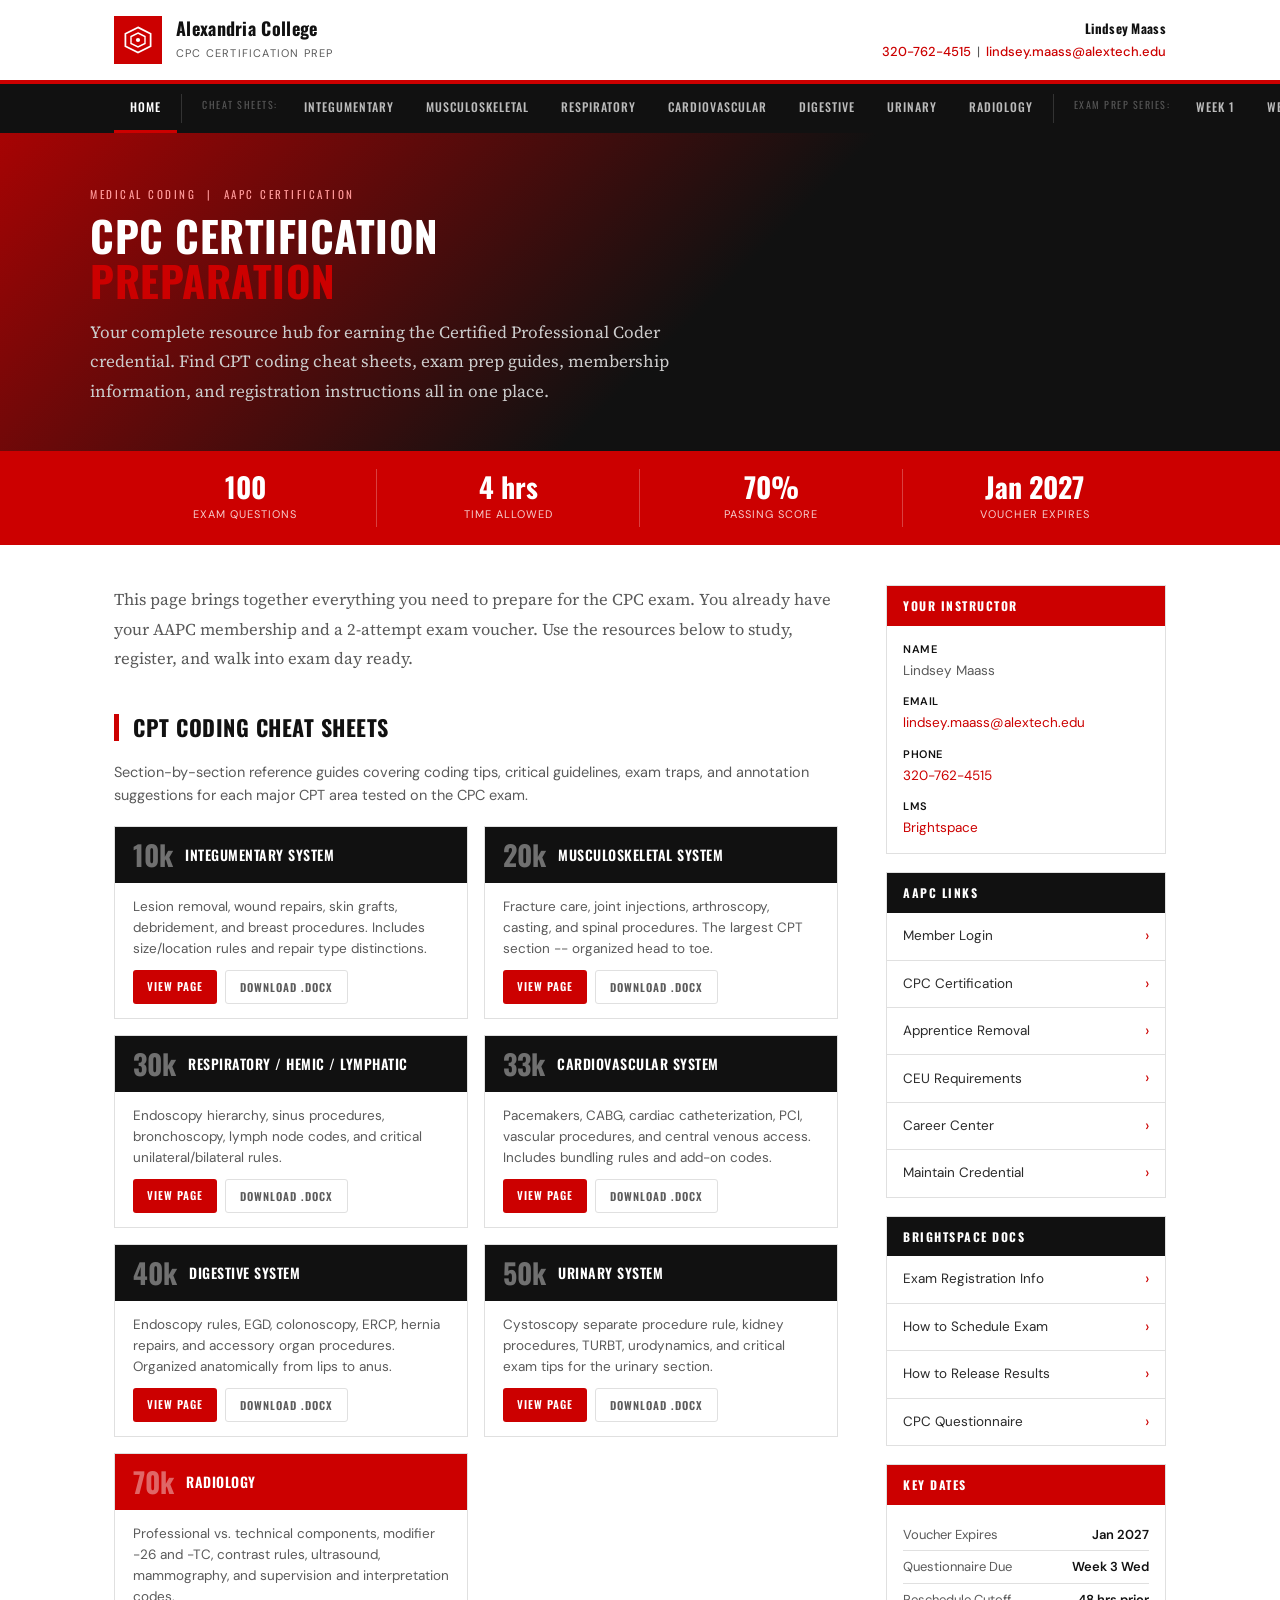
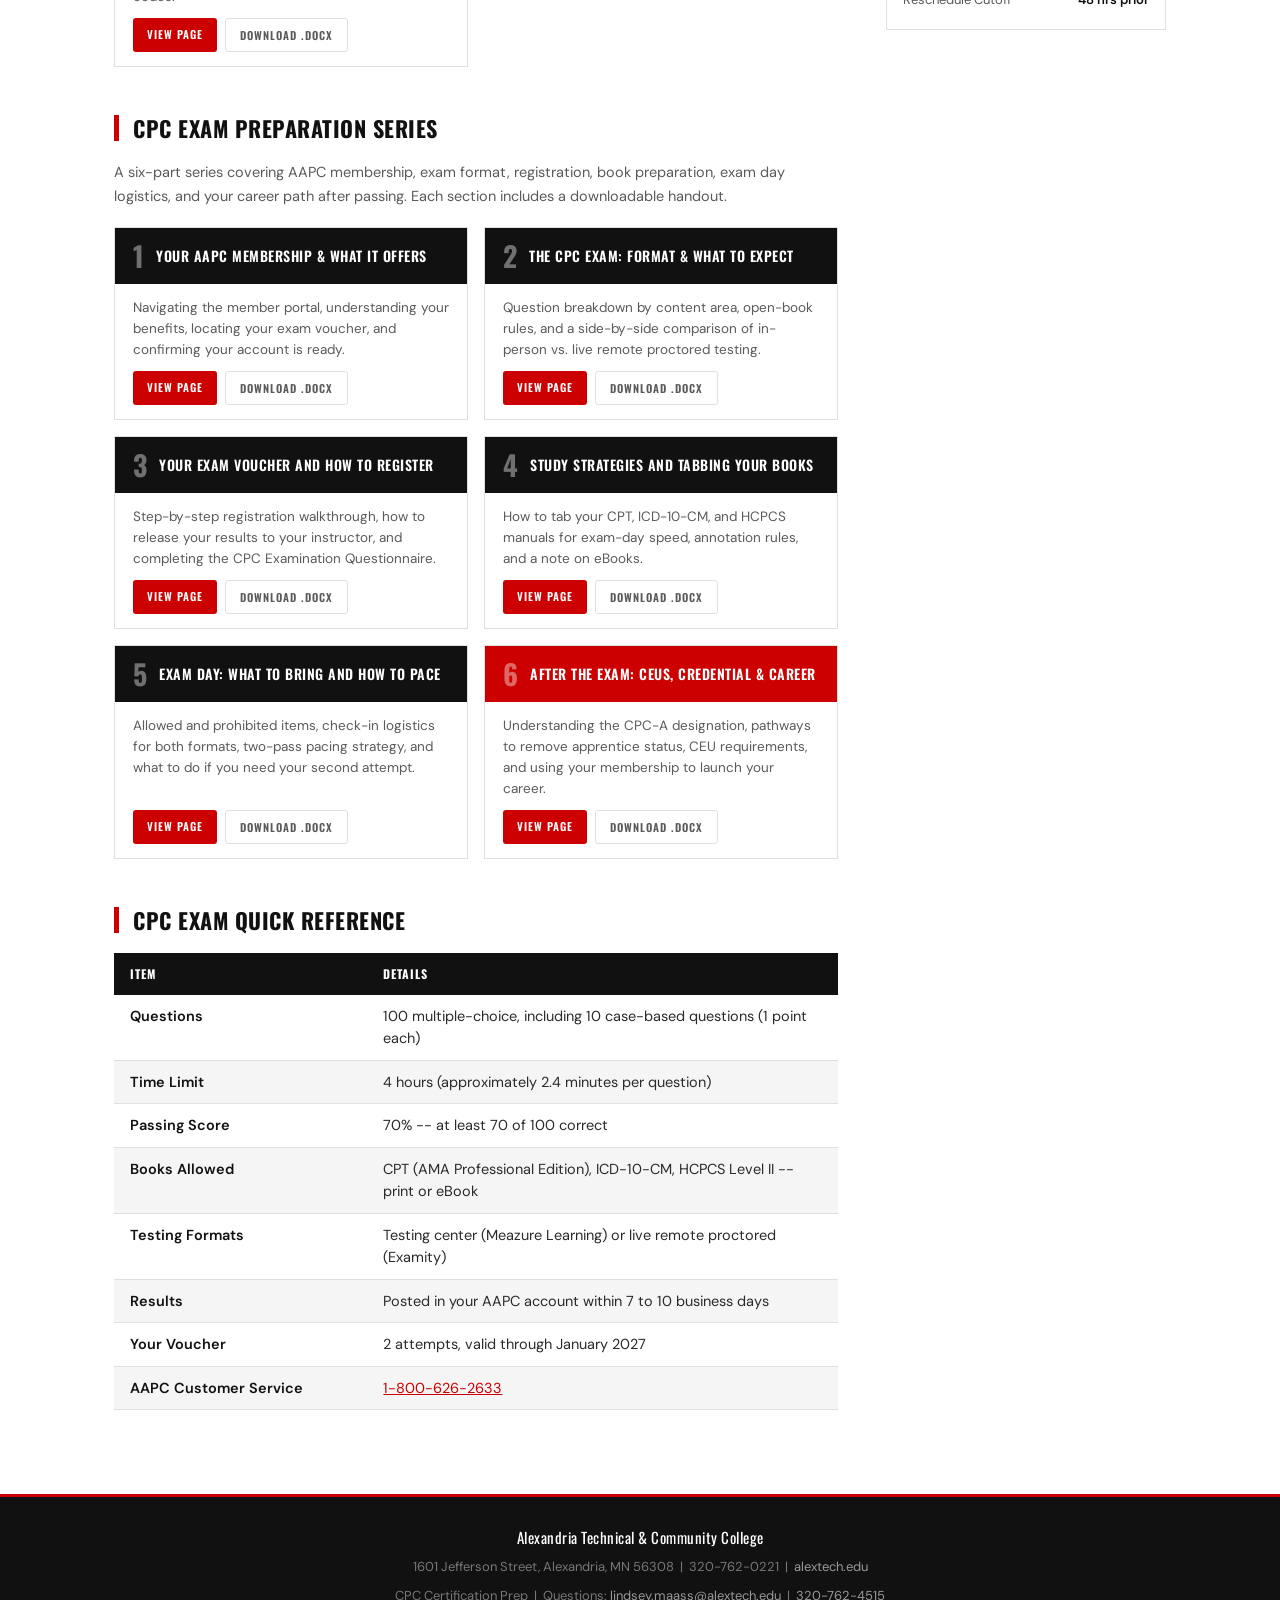
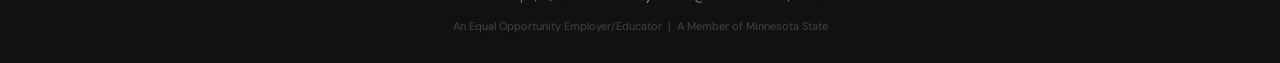
==== index.html @ 25bd43da "Add files via upload" ====
<!DOCTYPE html>
<html lang="en">
<head>
<meta charset="UTF-8">
<meta name="viewport" content="width=device-width, initial-scale=1.0">
<title>CPC Certification Preparation | Alexandria College</title>
<link rel="stylesheet" href="style.css">
</head>
<body>

<header class="site-header" id="site-header"></header>
<nav class="site-nav" id="site-nav"></nav>

<div class="page-hero">
  <div class="inner">
    <div class="eyebrow">Medical Coding &nbsp;|&nbsp; AAPC Certification</div>
    <h1>CPC Certification<br><em>Preparation</em></h1>
    <p class="hero-desc">Your complete resource hub for earning the Certified Professional Coder credential. Find CPT coding cheat sheets, exam prep guides, membership information, and registration instructions all in one place.</p>
  </div>
</div>

<div class="stats-row">
  <div class="inner">
    <div class="stat"><span class="stat-n">100</span><span class="stat-l">Exam Questions</span></div>
    <div class="stat"><span class="stat-n">4 hrs</span><span class="stat-l">Time Allowed</span></div>
    <div class="stat"><span class="stat-n">70%</span><span class="stat-l">Passing Score</span></div>
    <div class="stat"><span class="stat-n">Jan 2027</span><span class="stat-l">Voucher Expires</span></div>
  </div>
</div>

<div class="page-layout">
  <main>

    <!-- INTRO -->
    <p style="font-family:var(--font-serif);font-size:16.5px;line-height:1.8;color:var(--mid-gray);margin-bottom:32px;">This page brings together everything you need to prepare for the CPC exam. You already have your AAPC membership and a 2-attempt exam voucher. Use the resources below to study, register, and walk into exam day ready.</p>

    <!-- CPT CHEAT SHEETS -->
    <h2 class="section-head">CPT Coding Cheat Sheets</h2>
    <p style="font-size:14.5px;color:var(--mid-gray);margin-bottom:18px;">Section-by-section reference guides covering coding tips, critical guidelines, exam traps, and annotation suggestions for each major CPT area tested on the CPC exam.</p>
    <div class="card-grid">

      <div class="resource-card">
        <div class="rc-head">
          <span class="rc-num">10k</span>
          <span class="rc-title">Integumentary System</span>
        </div>
        <div class="rc-body">
          <p class="rc-desc">Lesion removal, wound repairs, skin grafts, debridement, and breast procedures. Includes size/location rules and repair type distinctions.</p>
          <div class="rc-actions">
            <a href="cheat-integumentary.html" class="btn-page primary">View Page</a>
            <a href="downloads/Cheat_Integumentary.docx" class="btn-page outline" download>Download .docx</a>
          </div>
        </div>
      </div>

      <div class="resource-card">
        <div class="rc-head">
          <span class="rc-num">20k</span>
          <span class="rc-title">Musculoskeletal System</span>
        </div>
        <div class="rc-body">
          <p class="rc-desc">Fracture care, joint injections, arthroscopy, casting, and spinal procedures. The largest CPT section -- organized head to toe.</p>
          <div class="rc-actions">
            <a href="cheat-musculoskeletal.html" class="btn-page primary">View Page</a>
            <a href="downloads/Cheat_Musculoskeletal.docx" class="btn-page outline" download>Download .docx</a>
          </div>
        </div>
      </div>

      <div class="resource-card">
        <div class="rc-head">
          <span class="rc-num">30k</span>
          <span class="rc-title">Respiratory / Hemic / Lymphatic</span>
        </div>
        <div class="rc-body">
          <p class="rc-desc">Endoscopy hierarchy, sinus procedures, bronchoscopy, lymph node codes, and critical unilateral/bilateral rules.</p>
          <div class="rc-actions">
            <a href="cheat-respiratory.html" class="btn-page primary">View Page</a>
            <a href="downloads/Cheat_Respiratory.docx" class="btn-page outline" download>Download .docx</a>
          </div>
        </div>
      </div>

      <div class="resource-card">
        <div class="rc-head">
          <span class="rc-num">33k</span>
          <span class="rc-title">Cardiovascular System</span>
        </div>
        <div class="rc-body">
          <p class="rc-desc">Pacemakers, CABG, cardiac catheterization, PCI, vascular procedures, and central venous access. Includes bundling rules and add-on codes.</p>
          <div class="rc-actions">
            <a href="cheat-cardiovascular.html" class="btn-page primary">View Page</a>
            <a href="downloads/Cheat_Cardiovascular.docx" class="btn-page outline" download>Download .docx</a>
          </div>
        </div>
      </div>

      <div class="resource-card">
        <div class="rc-head">
          <span class="rc-num">40k</span>
          <span class="rc-title">Digestive System</span>
        </div>
        <div class="rc-body">
          <p class="rc-desc">Endoscopy rules, EGD, colonoscopy, ERCP, hernia repairs, and accessory organ procedures. Organized anatomically from lips to anus.</p>
          <div class="rc-actions">
            <a href="cheat-digestive.html" class="btn-page primary">View Page</a>
            <a href="downloads/Cheat_Digestive.docx" class="btn-page outline" download>Download .docx</a>
          </div>
        </div>
      </div>

      <div class="resource-card">
        <div class="rc-head">
          <span class="rc-num">50k</span>
          <span class="rc-title">Urinary System</span>
        </div>
        <div class="rc-body">
          <p class="rc-desc">Cystoscopy separate procedure rule, kidney procedures, TURBT, urodynamics, and critical exam tips for the urinary section.</p>
          <div class="rc-actions">
            <a href="cheat-urinary.html" class="btn-page primary">View Page</a>
            <a href="downloads/Cheat_Urinary.docx" class="btn-page outline" download>Download .docx</a>
          </div>
        </div>
      </div>

      <div class="resource-card">
        <div class="rc-head red">
          <span class="rc-num">70k</span>
          <span class="rc-title">Radiology</span>
        </div>
        <div class="rc-body">
          <p class="rc-desc">Professional vs. technical components, modifier -26 and -TC, contrast rules, ultrasound, mammography, and supervision and interpretation codes.</p>
          <div class="rc-actions">
            <a href="cheat-radiology.html" class="btn-page primary">View Page</a>
            <a href="downloads/Cheat_Radiology.docx" class="btn-page outline" download>Download .docx</a>
          </div>
        </div>
      </div>

    </div>

    <!-- EXAM PREP SERIES -->
    <h2 class="section-head" style="margin-top:48px;">CPC Exam Preparation Series</h2>
    <p style="font-size:14.5px;color:var(--mid-gray);margin-bottom:18px;">A six-part series covering AAPC membership, exam format, registration, book preparation, exam day logistics, and your career path after passing. Each section includes a downloadable handout.</p>
    <div class="card-grid">

      <div class="resource-card">
        <div class="rc-head">
          <span class="rc-num">1</span>
          <span class="rc-title">Your AAPC Membership &amp; What It Offers</span>
        </div>
        <div class="rc-body">
          <p class="rc-desc">Navigating the member portal, understanding your benefits, locating your exam voucher, and confirming your account is ready.</p>
          <div class="rc-actions">
            <a href="week-1.html" class="btn-page primary">View Page</a>
            <a href="downloads/Week1_Handout.docx" class="btn-page outline" download>Download .docx</a>
          </div>
        </div>
      </div>

      <div class="resource-card">
        <div class="rc-head">
          <span class="rc-num">2</span>
          <span class="rc-title">The CPC Exam: Format &amp; What to Expect</span>
        </div>
        <div class="rc-body">
          <p class="rc-desc">Question breakdown by content area, open-book rules, and a side-by-side comparison of in-person vs. live remote proctored testing.</p>
          <div class="rc-actions">
            <a href="week-2.html" class="btn-page primary">View Page</a>
            <a href="downloads/Week2_Handout.docx" class="btn-page outline" download>Download .docx</a>
          </div>
        </div>
      </div>

      <div class="resource-card">
        <div class="rc-head">
          <span class="rc-num">3</span>
          <span class="rc-title">Your Exam Voucher and How to Register</span>
        </div>
        <div class="rc-body">
          <p class="rc-desc">Step-by-step registration walkthrough, how to release your results to your instructor, and completing the CPC Examination Questionnaire.</p>
          <div class="rc-actions">
            <a href="week-3.html" class="btn-page primary">View Page</a>
            <a href="downloads/Week3_Handout.docx" class="btn-page outline" download>Download .docx</a>
          </div>
        </div>
      </div>

      <div class="resource-card">
        <div class="rc-head">
          <span class="rc-num">4</span>
          <span class="rc-title">Study Strategies and Tabbing Your Books</span>
        </div>
        <div class="rc-body">
          <p class="rc-desc">How to tab your CPT, ICD-10-CM, and HCPCS manuals for exam-day speed, annotation rules, and a note on eBooks.</p>
          <div class="rc-actions">
            <a href="week-4.html" class="btn-page primary">View Page</a>
            <a href="downloads/Week4_Handout.docx" class="btn-page outline" download>Download .docx</a>
          </div>
        </div>
      </div>

      <div class="resource-card">
        <div class="rc-head">
          <span class="rc-num">5</span>
          <span class="rc-title">Exam Day: What to Bring and How to Pace</span>
        </div>
        <div class="rc-body">
          <p class="rc-desc">Allowed and prohibited items, check-in logistics for both formats, two-pass pacing strategy, and what to do if you need your second attempt.</p>
          <div class="rc-actions">
            <a href="week-5.html" class="btn-page primary">View Page</a>
            <a href="downloads/Week5_Handout.docx" class="btn-page outline" download>Download .docx</a>
          </div>
        </div>
      </div>

      <div class="resource-card">
        <div class="rc-head red">
          <span class="rc-num">6</span>
          <span class="rc-title">After the Exam: CEUs, Credential &amp; Career</span>
        </div>
        <div class="rc-body">
          <p class="rc-desc">Understanding the CPC-A designation, pathways to remove apprentice status, CEU requirements, and using your membership to launch your career.</p>
          <div class="rc-actions">
            <a href="week-6.html" class="btn-page primary">View Page</a>
            <a href="downloads/Week6_Handout.docx" class="btn-page outline" download>Download .docx</a>
          </div>
        </div>
      </div>

    </div>

    <!-- EXAM QUICK REFERENCE -->
    <h2 class="section-head" style="margin-top:48px;">CPC Exam Quick Reference</h2>
    <table class="info-table">
      <thead><tr><th>Item</th><th>Details</th></tr></thead>
      <tbody>
        <tr><td>Questions</td><td>100 multiple-choice, including 10 case-based questions (1 point each)</td></tr>
        <tr><td>Time Limit</td><td>4 hours (approximately 2.4 minutes per question)</td></tr>
        <tr><td>Passing Score</td><td>70% -- at least 70 of 100 correct</td></tr>
        <tr><td>Books Allowed</td><td>CPT (AMA Professional Edition), ICD-10-CM, HCPCS Level II -- print or eBook</td></tr>
        <tr><td>Testing Formats</td><td>Testing center (Meazure Learning) or live remote proctored (Examity)</td></tr>
        <tr><td>Results</td><td>Posted in your AAPC account within 7 to 10 business days</td></tr>
        <tr><td>Your Voucher</td><td>2 attempts, valid through January 2027</td></tr>
        <tr><td>AAPC Customer Service</td><td><a href="tel:+18006262633" style="color:var(--red);">1-800-626-2633</a></td></tr>
      </tbody>
    </table>

  </main>

  <!-- SIDEBAR -->
  <aside class="sidebar">

    <div class="sidebar-block">
      <div class="sidebar-block-head">Your Instructor</div>
      <div class="sidebar-block-body">
        <dl class="contact-dl">
          <dt>Name</dt><dd>Lindsey Maass</dd>
          <dt>Email</dt><dd><a href="mailto:lindsey.maass@alextech.edu">lindsey.maass@alextech.edu</a></dd>
          <dt>Phone</dt><dd><a href="tel:+13207624515">320-762-4515</a></dd>
          <dt>LMS</dt><dd><a href="https://alextech.brightspace.com" target="_blank">Brightspace</a></dd>
        </dl>
      </div>
    </div>

    <div class="sidebar-block">
      <div class="sidebar-block-head black">AAPC Links</div>
      <ul class="sidebar-links">
        <li><a href="https://www.aapc.com" target="_blank">Member Login</a></li>
        <li><a href="https://www.aapc.com/certification/cpc/" target="_blank">CPC Certification</a></li>
        <li><a href="https://www.aapc.com/apprentice/applied-experience.aspx" target="_blank">Apprentice Removal</a></li>
        <li><a href="https://www.aapc.com/about-us/ceu-policies" target="_blank">CEU Requirements</a></li>
        <li><a href="https://www.aapc.com/career-center" target="_blank">Career Center</a></li>
        <li><a href="https://www.aapc.com/certifications/maintain-your-certification" target="_blank">Maintain Credential</a></li>
      </ul>
    </div>

    <div class="sidebar-block">
      <div class="sidebar-block-head black">Brightspace Docs</div>
      <ul class="sidebar-links">
        <li><a href="#">Exam Registration Info</a></li>
        <li><a href="#">How to Schedule Exam</a></li>
        <li><a href="#">How to Release Results</a></li>
        <li><a href="#">CPC Questionnaire</a></li>
      </ul>
    </div>

    <div class="sidebar-block">
      <div class="sidebar-block-head">Key Dates</div>
      <div class="sidebar-block-body">
        <table style="width:100%;font-size:13px;border-collapse:collapse;">
          <tr><td style="padding:5px 0;color:var(--mid-gray);border-bottom:1px solid var(--border);">Voucher Expires</td><td style="padding:5px 0;font-weight:600;color:var(--black);text-align:right;border-bottom:1px solid var(--border);">Jan 2027</td></tr>
          <tr><td style="padding:5px 0;color:var(--mid-gray);border-bottom:1px solid var(--border);">Questionnaire Due</td><td style="padding:5px 0;font-weight:600;color:var(--black);text-align:right;border-bottom:1px solid var(--border);">Week 3 Wed</td></tr>
          <tr><td style="padding:5px 0;color:var(--mid-gray);">Reschedule Cutoff</td><td style="padding:5px 0;font-weight:600;color:var(--black);text-align:right;">48 hrs prior</td></tr>
        </table>
      </div>
    </div>

  </aside>
</div>

<footer class="site-footer" id="site-footer"></footer>
<script src="site.js"></script>
<script>document.addEventListener('DOMContentLoaded', () => renderSite('home'));</script>
</body>
</html>
---- style.css ----
@import url('https://fonts.googleapis.com/css2?family=Oswald:wght@400;500;600;700&family=Source+Serif+4:ital,wght@0,300;0,400;0,600;1,300;1,400&family=DM+Sans:wght@400;500;600&display=swap');

*, *::before, *::after { box-sizing: border-box; margin: 0; padding: 0; }

:root {
  --red: #CC0000;
  --dark-red: #990000;
  --black: #111111;
  --dark-gray: #2a2a2a;
  --mid-gray: #5a5a5a;
  --light-gray: #f5f5f5;
  --border: #e0e0e0;
  --white: #ffffff;
  --font-head: 'Oswald', sans-serif;
  --font-body: 'DM Sans', sans-serif;
  --font-serif: 'Source Serif 4', serif;
  --max: 1100px;
  --radius: 3px;
}

html { scroll-behavior: smooth; }

body {
  font-family: var(--font-body);
  color: var(--dark-gray);
  background: var(--white);
  font-size: 16px;
  line-height: 1.65;
}

/* ── SITE HEADER ── */
.site-header {
  background: var(--white);
  border-bottom: 4px solid var(--red);
  padding: 16px 0;
}
.site-header .inner {
  max-width: var(--max);
  margin: 0 auto;
  padding: 0 24px;
  display: flex;
  align-items: center;
  justify-content: space-between;
  gap: 20px;
}
.logo { text-decoration: none; display: flex; align-items: center; gap: 14px; }
.logo-mark {
  width: 48px; height: 48px;
  background: var(--red);
  display: flex; align-items: center; justify-content: center;
  flex-shrink: 0;
}
.logo-mark svg { width: 28px; height: 28px; fill: white; }
.logo-name {
  font-family: var(--font-head);
  font-size: 18px;
  font-weight: 700;
  color: var(--black);
  letter-spacing: 0.3px;
  line-height: 1.2;
}
.logo-sub {
  font-family: var(--font-body);
  font-size: 11px;
  color: var(--mid-gray);
  text-transform: uppercase;
  letter-spacing: 1.2px;
  display: block;
}
.header-contact {
  text-align: right;
  font-size: 13px;
  color: var(--mid-gray);
  line-height: 1.7;
}
.header-contact a { color: var(--red); text-decoration: none; font-weight: 500; }
.header-contact a:hover { text-decoration: underline; }

/* ── SITE NAV ── */
.site-nav {
  background: var(--black);
  overflow-x: auto;
}
.site-nav .inner {
  max-width: var(--max);
  margin: 0 auto;
  padding: 0 24px;
  display: flex;
  gap: 0;
  white-space: nowrap;
}
.site-nav a {
  font-family: var(--font-head);
  font-size: 12px;
  font-weight: 500;
  letter-spacing: 1px;
  text-transform: uppercase;
  color: #bbb;
  text-decoration: none;
  padding: 13px 16px;
  display: block;
  border-bottom: 3px solid transparent;
  transition: color 0.15s, border-color 0.15s;
}
.site-nav a:hover { color: var(--white); border-bottom-color: var(--red); }
.site-nav a.active { color: var(--white); border-bottom-color: var(--red); }
.site-nav .nav-divider {
  width: 1px; background: #333;
  margin: 10px 4px;
  flex-shrink: 0;
}

/* ── PAGE HERO ── */
.page-hero {
  background: var(--black);
  background-image: linear-gradient(135deg, rgba(204,0,0,0.8) 0%, rgba(17,17,17,0.98) 55%);
  color: var(--white);
  padding: 52px 24px 44px;
}
.page-hero .inner { max-width: var(--max); margin: 0 auto; }
.page-hero .eyebrow {
  font-family: var(--font-head);
  font-size: 11px;
  letter-spacing: 2.5px;
  text-transform: uppercase;
  color: #ff9999;
  margin-bottom: 10px;
}
.page-hero h1 {
  font-family: var(--font-head);
  font-size: 42px;
  font-weight: 700;
  text-transform: uppercase;
  letter-spacing: 0.5px;
  line-height: 1.08;
  margin-bottom: 14px;
}
.page-hero h1 em { color: var(--red); font-style: normal; }
.page-hero .hero-desc {
  font-family: var(--font-serif);
  font-size: 17px;
  color: #ccc;
  max-width: 600px;
  line-height: 1.75;
}

/* ── CONTENT LAYOUT ── */
.page-layout {
  max-width: var(--max);
  margin: 0 auto;
  padding: 40px 24px 60px;
  display: grid;
  grid-template-columns: 1fr 280px;
  gap: 48px;
  align-items: start;
}
.page-layout.full { grid-template-columns: 1fr; }

/* ── SECTION HEADING ── */
.section-head {
  font-family: var(--font-head);
  font-size: 22px;
  font-weight: 700;
  text-transform: uppercase;
  letter-spacing: 0.5px;
  color: var(--black);
  padding-left: 14px;
  border-left: 5px solid var(--red);
  margin-bottom: 20px;
  margin-top: 40px;
  line-height: 1.2;
}
.section-head:first-child { margin-top: 0; }

/* ── RESOURCE CARDS (landing page grid) ── */
.card-grid {
  display: grid;
  grid-template-columns: 1fr 1fr;
  gap: 16px;
  margin-bottom: 16px;
}
.resource-card {
  border: 1px solid var(--border);
  display: flex;
  flex-direction: column;
  text-decoration: none;
  color: inherit;
  transition: box-shadow 0.2s, transform 0.2s;
  background: var(--white);
}
.resource-card:hover { box-shadow: 0 6px 20px rgba(0,0,0,0.1); transform: translateY(-2px); }
.rc-head {
  background: var(--black);
  color: var(--white);
  padding: 14px 18px;
  display: flex;
  align-items: center;
  gap: 12px;
}
.rc-head.red { background: var(--red); }
.rc-num {
  font-family: var(--font-head);
  font-size: 28px;
  font-weight: 700;
  color: rgba(255,255,255,0.4);
  line-height: 1;
  flex-shrink: 0;
}
.rc-title {
  font-family: var(--font-head);
  font-size: 14px;
  font-weight: 600;
  text-transform: uppercase;
  letter-spacing: 0.5px;
  line-height: 1.3;
}
.rc-body {
  padding: 14px 18px;
  flex: 1;
  display: flex;
  flex-direction: column;
  gap: 10px;
}
.rc-desc { font-size: 13.5px; color: var(--mid-gray); line-height: 1.55; flex: 1; }
.rc-actions { display: flex; gap: 8px; flex-wrap: wrap; }
.btn-page {
  font-family: var(--font-head);
  font-size: 11px;
  font-weight: 600;
  letter-spacing: 1px;
  text-transform: uppercase;
  padding: 7px 14px;
  text-decoration: none;
  border-radius: var(--radius);
  transition: all 0.15s;
  display: inline-block;
}
.btn-page.primary { background: var(--red); color: var(--white); }
.btn-page.primary:hover { background: var(--dark-red); }
.btn-page.outline { border: 1.5px solid var(--border); color: var(--mid-gray); background: var(--white); }
.btn-page.outline:hover { border-color: var(--black); color: var(--black); }

/* ── CONTENT BLOCKS (inside sub-pages) ── */
.content-body p { font-size: 15.5px; line-height: 1.75; margin-bottom: 14px; color: var(--dark-gray); }
.content-body h3 {
  font-family: var(--font-head);
  font-size: 17px;
  font-weight: 600;
  text-transform: uppercase;
  letter-spacing: 0.5px;
  color: var(--black);
  margin-top: 28px;
  margin-bottom: 10px;
  border-bottom: 1px solid var(--border);
  padding-bottom: 6px;
}
.content-body ul, .content-body ol {
  padding-left: 22px;
  margin-bottom: 14px;
}
.content-body li { font-size: 15px; line-height: 1.7; margin-bottom: 5px; }
.content-body strong { color: var(--black); font-weight: 600; }

/* ── INFO TABLE ── */
.info-table { width: 100%; border-collapse: collapse; margin-bottom: 24px; font-size: 14.5px; }
.info-table th {
  background: var(--black);
  color: var(--white);
  font-family: var(--font-head);
  font-size: 12px;
  letter-spacing: 1px;
  text-transform: uppercase;
  padding: 11px 16px;
  text-align: left;
}
.info-table td { padding: 10px 16px; border-bottom: 1px solid var(--border); vertical-align: top; line-height: 1.55; }
.info-table tr:nth-child(even) td { background: var(--light-gray); }
.info-table td:first-child { font-weight: 600; color: var(--black); width: 35%; }

/* ── CALLOUT BOX ── */
.callout {
  border-left: 4px solid var(--red);
  background: #fff5f5;
  padding: 14px 18px;
  margin: 20px 0;
  font-size: 14.5px;
  line-height: 1.65;
}
.callout.blue { border-color: #1a5fa8; background: #f0f6ff; }
.callout.dark { border-color: var(--black); background: var(--light-gray); }
.callout strong { color: var(--black); }

/* ── DOWNLOAD BANNER ── */
.download-banner {
  background: var(--black);
  color: var(--white);
  padding: 20px 24px;
  display: flex;
  align-items: center;
  justify-content: space-between;
  gap: 20px;
  margin-bottom: 32px;
  flex-wrap: wrap;
}
.download-banner .dl-text { font-size: 14px; color: #ccc; line-height: 1.5; }
.download-banner .dl-text strong { color: var(--white); font-family: var(--font-head); font-size: 15px; letter-spacing: 0.5px; text-transform: uppercase; display: block; margin-bottom: 3px; }
.btn-download {
  background: var(--red);
  color: var(--white);
  font-family: var(--font-head);
  font-size: 13px;
  font-weight: 600;
  letter-spacing: 1px;
  text-transform: uppercase;
  padding: 12px 22px;
  text-decoration: none;
  white-space: nowrap;
  transition: background 0.15s;
  flex-shrink: 0;
}
.btn-download:hover { background: var(--dark-red); }

/* ── SIDEBAR ── */
.sidebar { position: sticky; top: 20px; }
.sidebar-block { border: 1px solid var(--border); margin-bottom: 18px; overflow: hidden; }
.sidebar-block-head {
  background: var(--red);
  color: var(--white);
  font-family: var(--font-head);
  font-size: 12px;
  font-weight: 700;
  letter-spacing: 1.5px;
  text-transform: uppercase;
  padding: 10px 16px;
}
.sidebar-block-head.black { background: var(--black); }
.sidebar-block-body { padding: 14px 16px; }
.sidebar-block-body p { font-size: 13.5px; color: var(--mid-gray); line-height: 1.6; margin-bottom: 10px; }
.sidebar-links { list-style: none; }
.sidebar-links li { border-bottom: 1px solid var(--border); }
.sidebar-links li:last-child { border-bottom: none; }
.sidebar-links a {
  display: flex;
  justify-content: space-between;
  align-items: center;
  padding: 10px 16px;
  color: var(--dark-gray);
  text-decoration: none;
  font-size: 13.5px;
  transition: all 0.15s;
}
.sidebar-links a:hover { background: var(--light-gray); color: var(--red); padding-left: 20px; }
.sidebar-links a::after { content: "›"; color: var(--red); font-size: 16px; }
.sidebar-links a.active { background: #fff0f0; color: var(--red); font-weight: 500; }
.sidebar-links a.active::before { content: "▸ "; font-size: 10px; }
.contact-dl { font-size: 13.5px; color: var(--mid-gray); }
.contact-dl dt { font-weight: 600; color: var(--black); font-size: 11px; text-transform: uppercase; letter-spacing: 0.5px; margin-top: 10px; }
.contact-dl dt:first-child { margin-top: 0; }
.contact-dl dd { margin: 2px 0 0 0; }
.contact-dl a { color: var(--red); text-decoration: none; }
.contact-dl a:hover { text-decoration: underline; }

/* ── STATS ROW ── */
.stats-row {
  background: var(--red);
  padding: 18px 0;
}
.stats-row .inner {
  max-width: var(--max);
  margin: 0 auto;
  padding: 0 24px;
  display: grid;
  grid-template-columns: repeat(4, 1fr);
}
.stat { text-align: center; padding: 4px 16px; border-right: 1px solid rgba(255,255,255,0.25); }
.stat:last-child { border-right: none; }
.stat-n { font-family: var(--font-head); font-size: 28px; font-weight: 700; color: var(--white); display: block; line-height: 1; }
.stat-l { font-size: 11px; color: rgba(255,255,255,0.8); text-transform: uppercase; letter-spacing: 1px; margin-top: 4px; display: block; }

/* ── FOOTER ── */
.site-footer {
  background: var(--black);
  color: #777;
  font-size: 13px;
  padding: 28px 0;
  text-align: center;
  border-top: 3px solid var(--red);
}
.site-footer .inner { max-width: var(--max); margin: 0 auto; padding: 0 24px; }
.site-footer a { color: #999; text-decoration: none; }
.site-footer a:hover { color: var(--white); }
.site-footer .footer-name { font-family: var(--font-head); color: var(--white); font-size: 15px; letter-spacing: 0.5px; margin-bottom: 6px; }

/* ── CHEAT SHEET SPECIFIC ── */
.cs-section {
  background: var(--light-gray);
  border-left: 4px solid var(--red);
  padding: 18px 20px;
  margin-bottom: 16px;
}
.cs-section h4 {
  font-family: var(--font-head);
  font-size: 14px;
  font-weight: 700;
  text-transform: uppercase;
  letter-spacing: 0.8px;
  color: var(--black);
  margin-bottom: 8px;
}
.cs-section ul { padding-left: 18px; }
.cs-section li { font-size: 14px; line-height: 1.65; margin-bottom: 4px; }
.cs-grid { display: grid; grid-template-columns: 1fr 1fr; gap: 14px; margin-bottom: 20px; }
.trap-box {
  background: #fff0f0;
  border: 1px solid #ffcccc;
  padding: 16px 20px;
  margin-top: 20px;
}
.trap-box h4 {
  font-family: var(--font-head);
  font-size: 14px;
  font-weight: 700;
  text-transform: uppercase;
  letter-spacing: 0.8px;
  color: var(--red);
  margin-bottom: 10px;
}
.trap-box li { font-size: 14px; line-height: 1.65; margin-bottom: 5px; }
.tip-box {
  background: #f0fff4;
  border: 1px solid #b2dfcc;
  padding: 16px 20px;
  margin-top: 16px;
}
.tip-box h4 {
  font-family: var(--font-head);
  font-size: 14px;
  font-weight: 700;
  text-transform: uppercase;
  letter-spacing: 0.8px;
  color: #1a6b3c;
  margin-bottom: 10px;
}

/* ── RESPONSIVE ── */
@media (max-width: 800px) {
  .page-layout { grid-template-columns: 1fr; }
  .sidebar { position: static; }
  .card-grid { grid-template-columns: 1fr; }
  .stats-row .inner { grid-template-columns: repeat(2, 1fr); }
  .cs-grid { grid-template-columns: 1fr; }
  .page-hero h1 { font-size: 30px; }
  .download-banner { flex-direction: column; align-items: flex-start; }
}
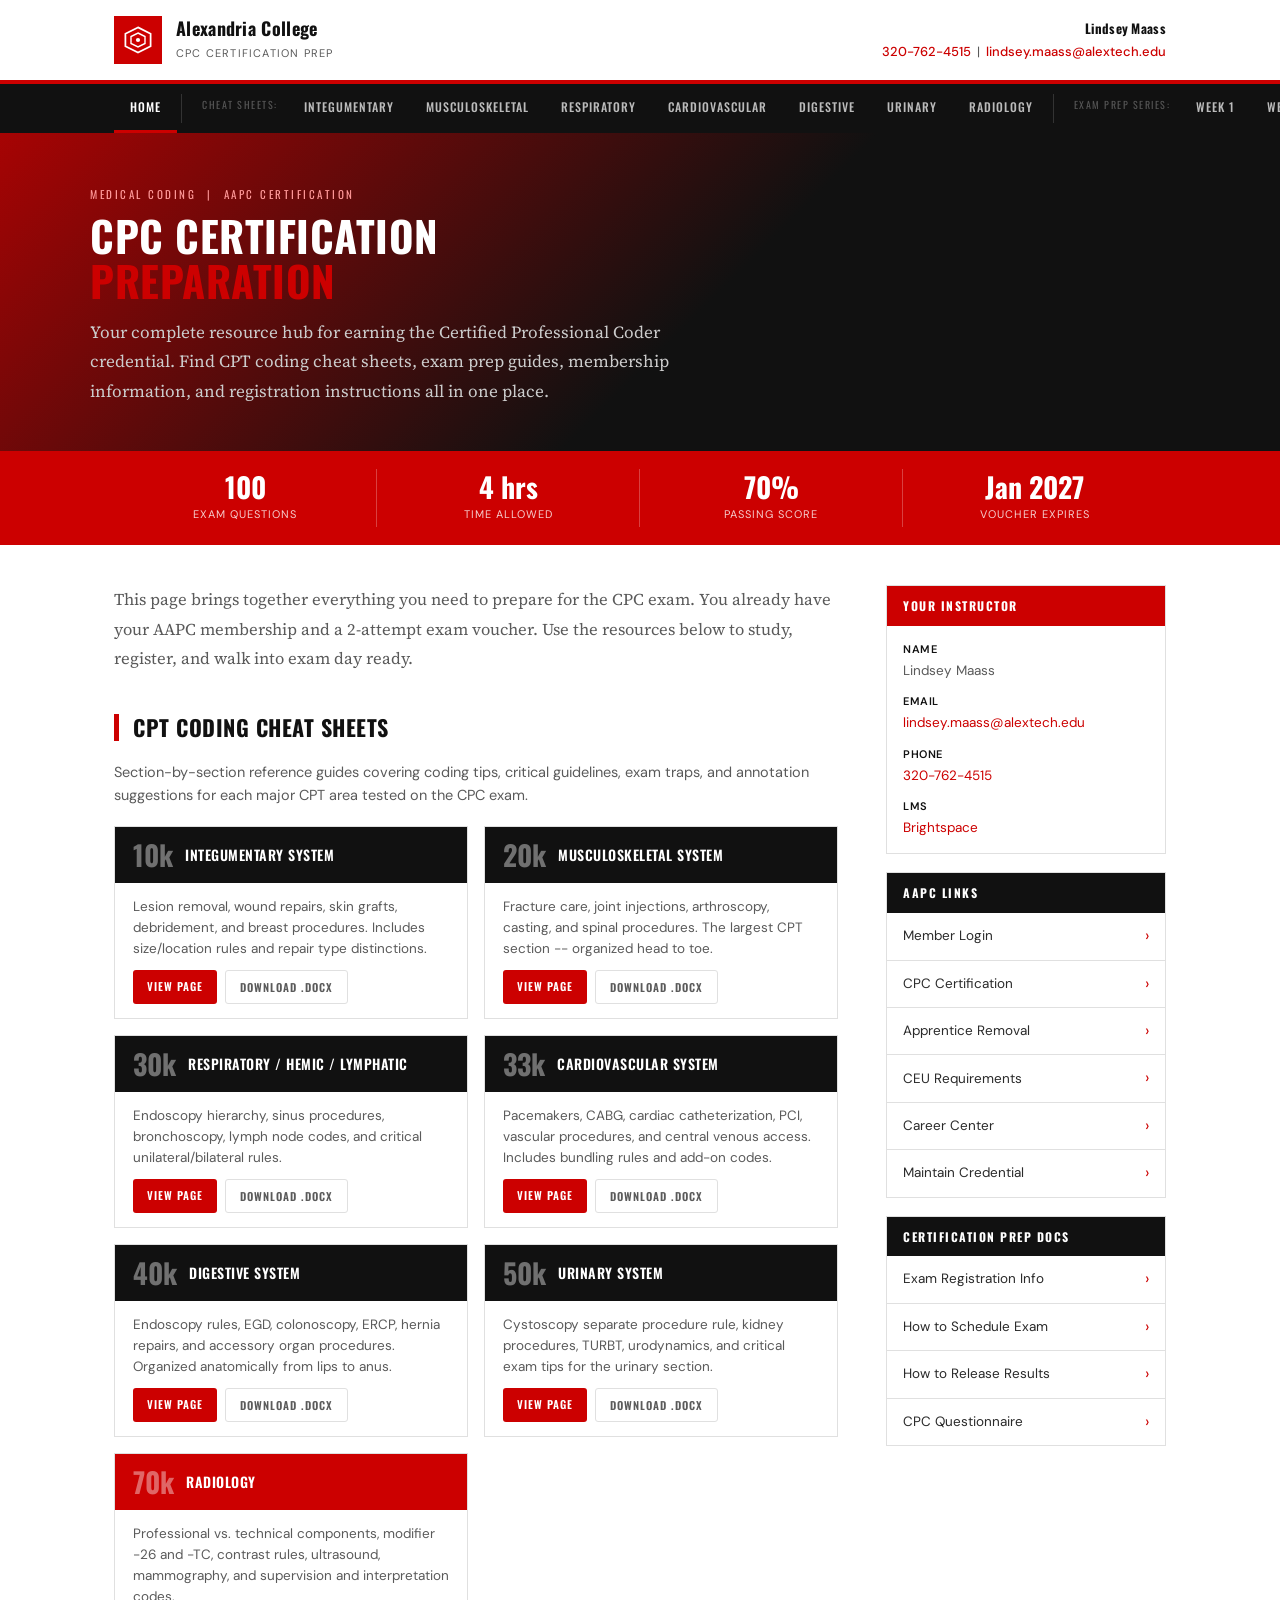
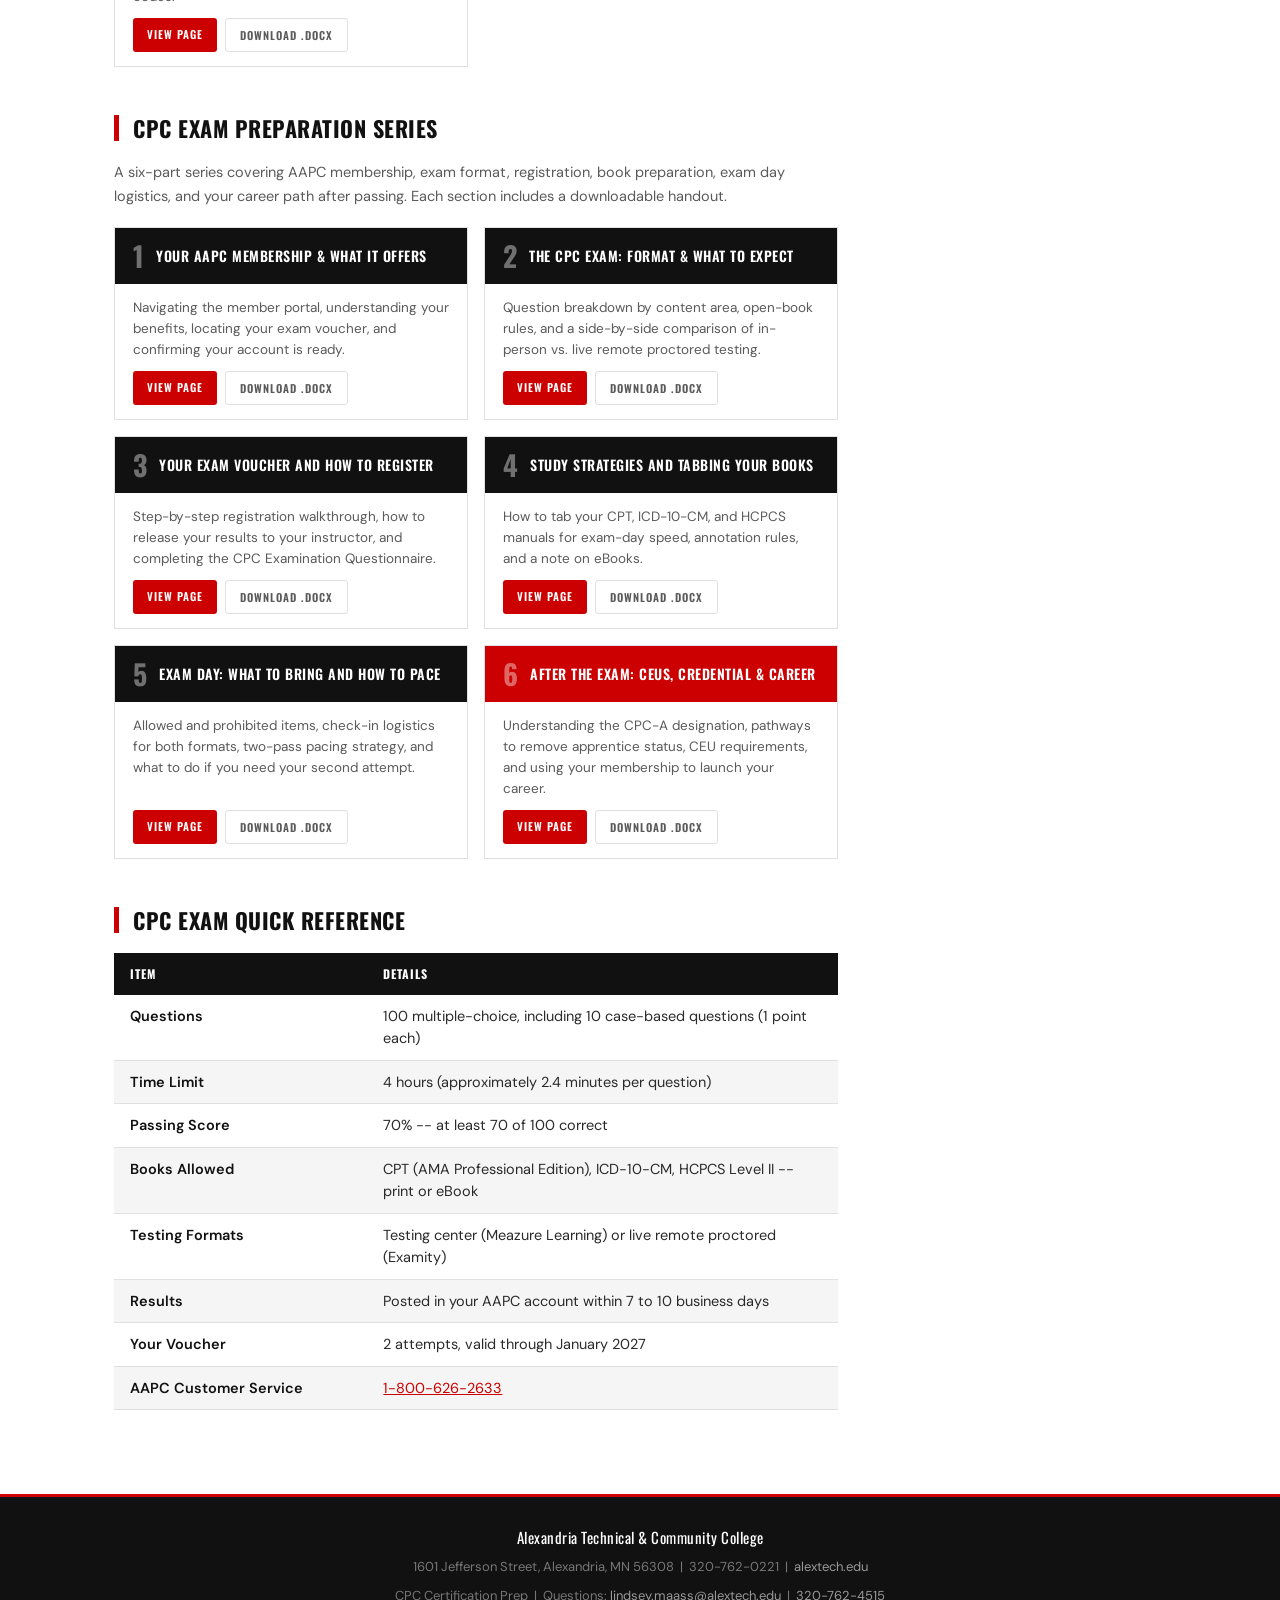
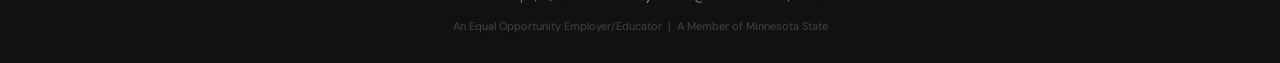
==== commit 76cdfaf5: "Add files via upload" ====
--- a/index.html
+++ b/index.html
@@ -276,7 +276,7 @@
     </div>
 
     <div class="sidebar-block">
-      <div class="sidebar-block-head black">Brightspace Docs</div>
+      <div class="sidebar-block-head black">Certification Prep Docs</div>
       <ul class="sidebar-links">
         <li><a href="#">Exam Registration Info</a></li>
         <li><a href="#">How to Schedule Exam</a></li>
@@ -285,17 +285,6 @@
       </ul>
     </div>
 
-    <div class="sidebar-block">
-      <div class="sidebar-block-head">Key Dates</div>
-      <div class="sidebar-block-body">
-        <table style="width:100%;font-size:13px;border-collapse:collapse;">
-          <tr><td style="padding:5px 0;color:var(--mid-gray);border-bottom:1px solid var(--border);">Voucher Expires</td><td style="padding:5px 0;font-weight:600;color:var(--black);text-align:right;border-bottom:1px solid var(--border);">Jan 2027</td></tr>
-          <tr><td style="padding:5px 0;color:var(--mid-gray);border-bottom:1px solid var(--border);">Questionnaire Due</td><td style="padding:5px 0;font-weight:600;color:var(--black);text-align:right;border-bottom:1px solid var(--border);">Week 3 Wed</td></tr>
-          <tr><td style="padding:5px 0;color:var(--mid-gray);">Reschedule Cutoff</td><td style="padding:5px 0;font-weight:600;color:var(--black);text-align:right;">48 hrs prior</td></tr>
-        </table>
-      </div>
-    </div>
-
   </aside>
 </div>
 
